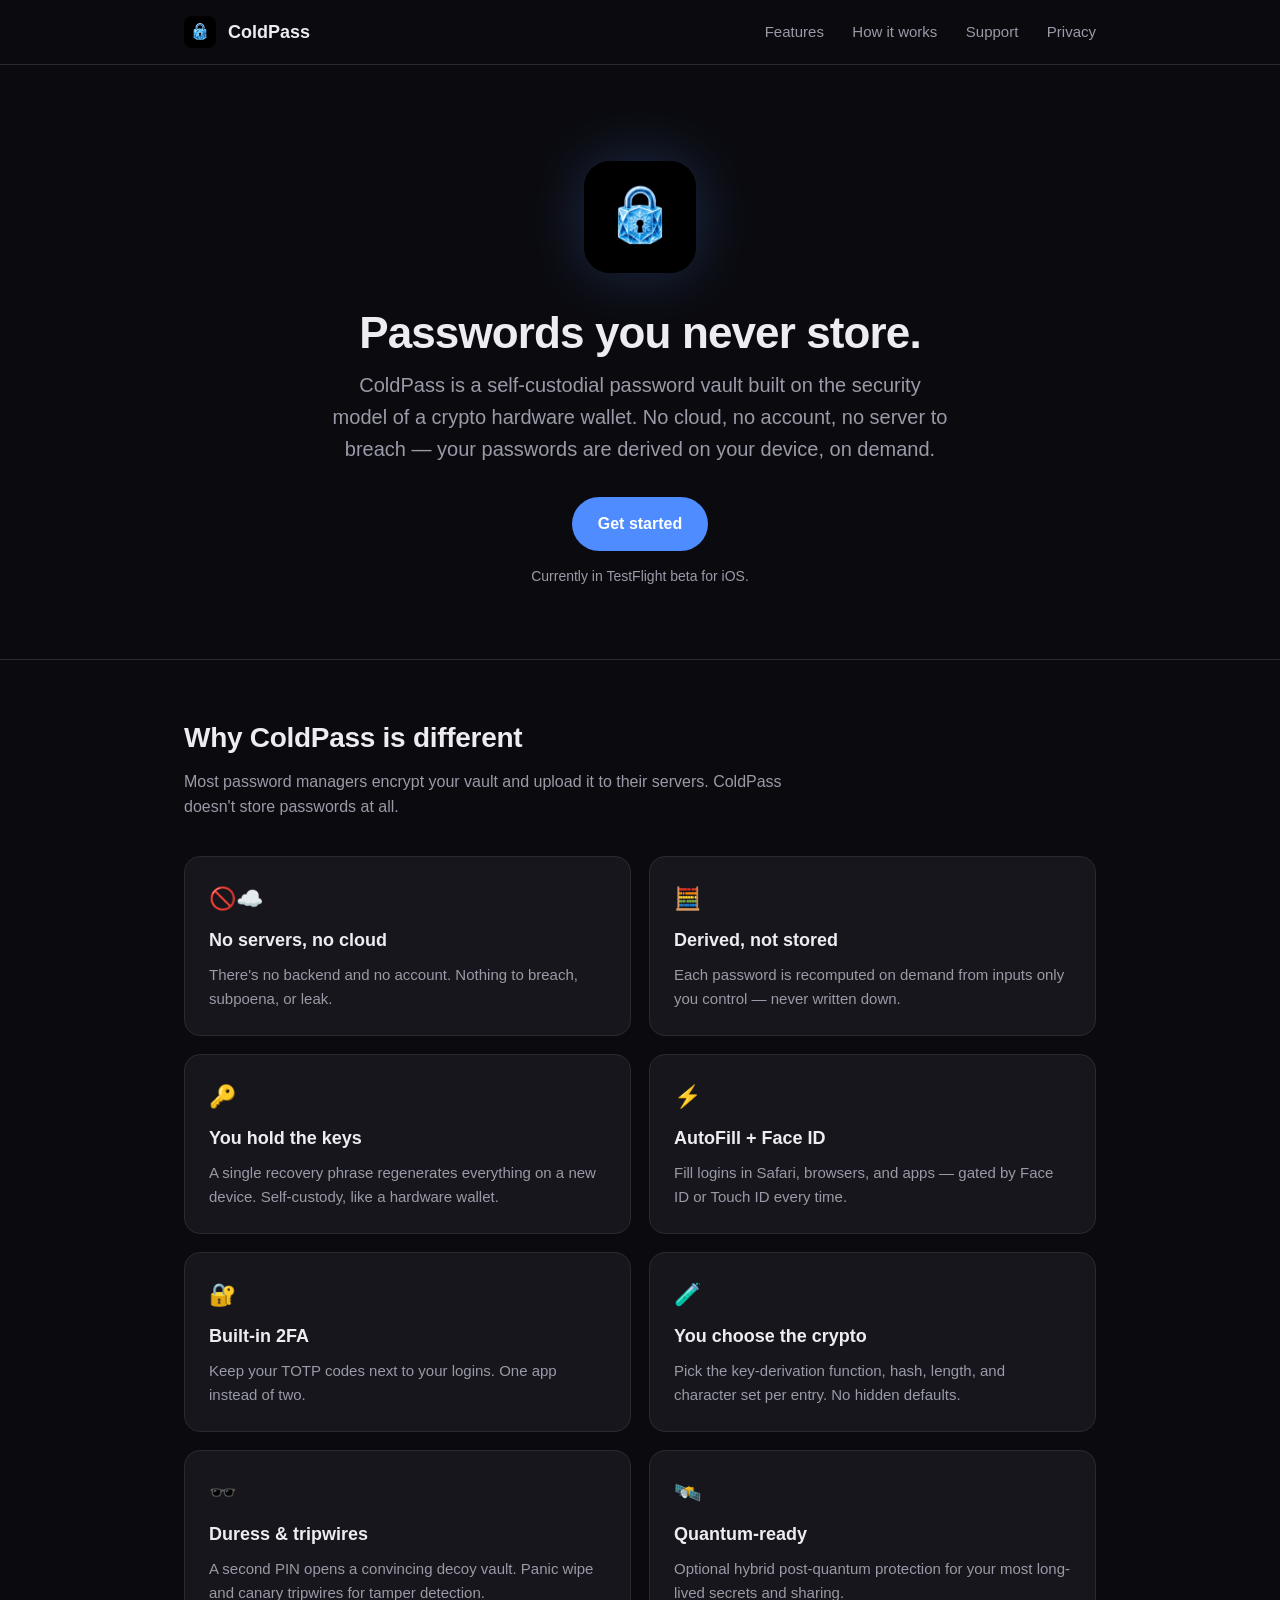
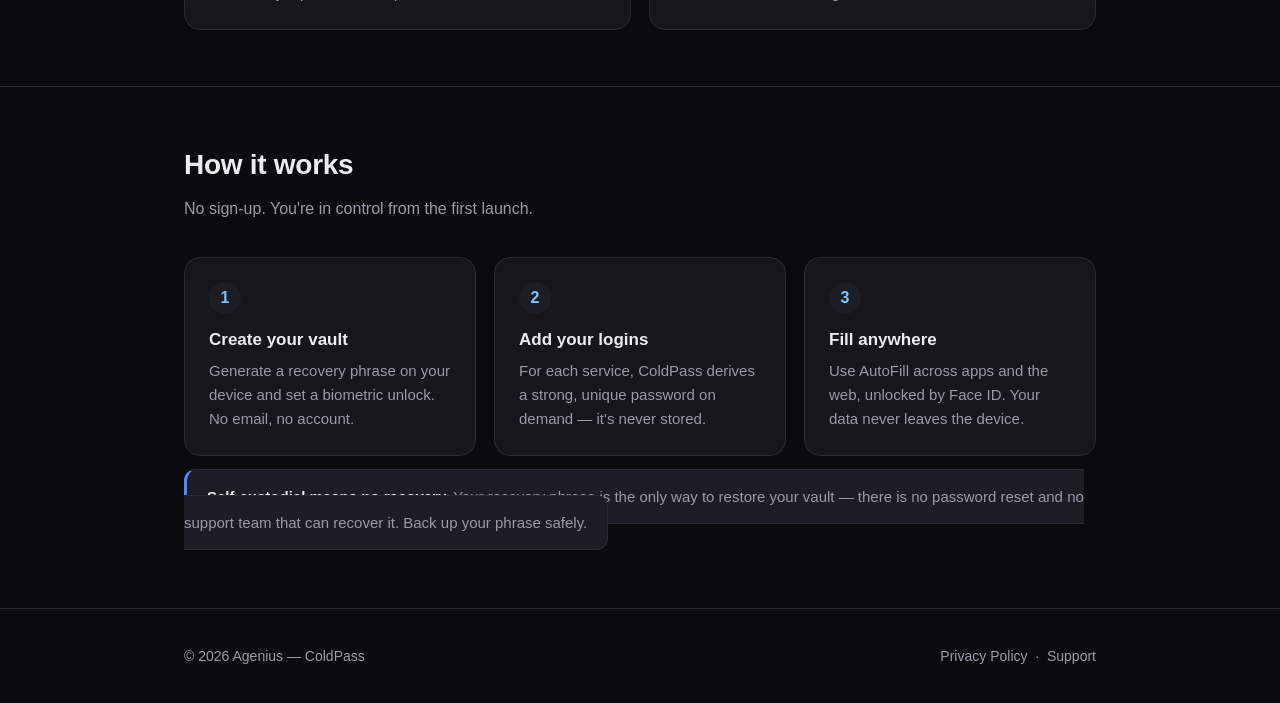
==== index.html @ b47ecbbd "ColdPass site: marketing landing, privacy policy, support Static GitHub Pages site for the App Store" ====
<!DOCTYPE html>
<html lang="en">
<head>
  <meta charset="utf-8" />
  <meta name="viewport" content="width=device-width, initial-scale=1" />
  <title>ColdPass — Self-custodial password vault</title>
  <meta name="description" content="ColdPass is a password manager with no cloud and no account. Passwords are derived on your device, never stored. Your seed, your keys, your control." />
  <link rel="icon" href="icon.png" />
  <link rel="stylesheet" href="style.css" />
  <meta property="og:title" content="ColdPass — Self-custodial password vault" />
  <meta property="og:description" content="No cloud. No account. Passwords derived on your device, never stored." />
  <meta property="og:image" content="icon.png" />
</head>
<body>
  <header class="site-header">
    <div class="wrap">
      <a class="brand" href="index.html"><img src="icon.png" alt="ColdPass" />ColdPass</a>
      <nav class="nav">
        <a href="#features">Features</a>
        <a href="#how">How it works</a>
        <a href="support.html">Support</a>
        <a href="privacy.html">Privacy</a>
      </nav>
    </div>
  </header>

  <main>
    <section class="hero" style="border-top:none">
      <div class="wrap">
        <img class="mark" src="icon.png" alt="ColdPass icon" />
        <h1>Passwords you never store.</h1>
        <p class="tagline">ColdPass is a self-custodial password vault built on the security model of a crypto hardware wallet. No cloud, no account, no server to breach — your passwords are derived on your device, on demand.</p>
        <a class="cta" href="support.html">Get started</a>
        <span class="cta-note">Currently in TestFlight beta for iOS.</span>
      </div>
    </section>

    <section id="features">
      <div class="wrap">
        <h2>Why ColdPass is different</h2>
        <p class="lead">Most password managers encrypt your vault and upload it to their servers. ColdPass doesn't store passwords at all.</p>
        <div class="grid">
          <div class="card"><div class="ico">🚫☁️</div><h3>No servers, no cloud</h3><p>There's no backend and no account. Nothing to breach, subpoena, or leak.</p></div>
          <div class="card"><div class="ico">🧮</div><h3>Derived, not stored</h3><p>Each password is recomputed on demand from inputs only you control — never written down.</p></div>
          <div class="card"><div class="ico">🔑</div><h3>You hold the keys</h3><p>A single recovery phrase regenerates everything on a new device. Self-custody, like a hardware wallet.</p></div>
          <div class="card"><div class="ico">⚡️</div><h3>AutoFill + Face ID</h3><p>Fill logins in Safari, browsers, and apps — gated by Face ID or Touch ID every time.</p></div>
          <div class="card"><div class="ico">🔐</div><h3>Built-in 2FA</h3><p>Keep your TOTP codes next to your logins. One app instead of two.</p></div>
          <div class="card"><div class="ico">🧪</div><h3>You choose the crypto</h3><p>Pick the key-derivation function, hash, length, and character set per entry. No hidden defaults.</p></div>
          <div class="card"><div class="ico">🕶️</div><h3>Duress &amp; tripwires</h3><p>A second PIN opens a convincing decoy vault. Panic wipe and canary tripwires for tamper detection.</p></div>
          <div class="card"><div class="ico">🛰️</div><h3>Quantum-ready</h3><p>Optional hybrid post-quantum protection for your most long-lived secrets and sharing.</p></div>
        </div>
      </div>
    </section>

    <section id="how">
      <div class="wrap">
        <h2>How it works</h2>
        <p class="lead">No sign-up. You're in control from the first launch.</p>
        <div class="steps">
          <div class="step"><h3>Create your vault</h3><p>Generate a recovery phrase on your device and set a biometric unlock. No email, no account.</p></div>
          <div class="step"><h3>Add your logins</h3><p>For each service, ColdPass derives a strong, unique password on demand — it's never stored.</p></div>
          <div class="step"><h3>Fill anywhere</h3><p>Use AutoFill across apps and the web, unlocked by Face ID. Your data never leaves the device.</p></div>
        </div>
        <p style="margin-top:28px">
          <span class="callout"><strong>Self-custodial means no recovery.</strong> Your recovery phrase is the only way to restore your vault — there is no password reset and no support team that can recover it. Back up your phrase safely.</span>
        </p>
      </div>
    </section>
  </main>

  <footer class="site-footer">
    <div class="wrap">
      <span>© 2026 Agenius — ColdPass</span>
      <span>
        <a href="privacy.html">Privacy Policy</a> &nbsp;·&nbsp;
        <a href="support.html">Support</a>
      </span>
    </div>
  </footer>
</body>
</html>
---- style.css ----
:root {
  --bg: #0b0b0f;
  --panel: #16161c;
  --panel-2: #1d1d25;
  --border: #2a2a33;
  --text: #ececf1;
  --muted: #9a9aa8;
  --accent: #4f8cff;
  --ice: #7cc4ff;
  --radius: 16px;
  --maxw: 960px;
}

* { box-sizing: border-box; }

html { scroll-behavior: smooth; }

body {
  margin: 0;
  background: var(--bg);
  color: var(--text);
  font: 16px/1.6 -apple-system, BlinkMacSystemFont, "Segoe UI", Roboto, Helvetica, Arial, sans-serif;
  -webkit-font-smoothing: antialiased;
}

a { color: var(--ice); text-decoration: none; }
a:hover { text-decoration: underline; }

.wrap { max-width: var(--maxw); margin: 0 auto; padding: 0 24px; }

/* header */
.site-header {
  position: sticky; top: 0; z-index: 10;
  background: rgba(11, 11, 15, 0.8);
  backdrop-filter: saturate(160%) blur(12px);
  border-bottom: 1px solid var(--border);
}
.site-header .wrap { display: flex; align-items: center; justify-content: space-between; height: 64px; }
.brand { display: flex; align-items: center; gap: 12px; font-weight: 700; font-size: 18px; color: var(--text); }
.brand img { width: 32px; height: 32px; border-radius: 8px; }
.nav a { color: var(--muted); margin-left: 24px; font-size: 15px; }
.nav a:hover { color: var(--text); text-decoration: none; }

/* hero */
.hero { text-align: center; padding: 96px 0 72px; }
.hero img.mark { width: 112px; height: 112px; border-radius: 26px; box-shadow: 0 0 60px rgba(79, 140, 255, 0.25); }
.hero h1 { font-size: 44px; line-height: 1.1; margin: 28px 0 12px; letter-spacing: -0.02em; }
.hero p.tagline { font-size: 20px; color: var(--muted); max-width: 620px; margin: 0 auto 32px; }
.cta { display: inline-flex; align-items: center; gap: 10px; background: var(--accent); color: #fff; font-weight: 600; padding: 14px 26px; border-radius: 999px; }
.cta:hover { text-decoration: none; filter: brightness(1.08); }
.cta-note { display: block; margin-top: 14px; color: var(--muted); font-size: 14px; }

/* sections */
section { padding: 56px 0; border-top: 1px solid var(--border); }
section h2 { font-size: 28px; letter-spacing: -0.01em; margin: 0 0 8px; }
section .lead { color: var(--muted); margin: 0 0 36px; max-width: 640px; }

/* feature grid */
.grid { display: grid; grid-template-columns: repeat(2, 1fr); gap: 18px; }
.card { background: var(--panel); border: 1px solid var(--border); border-radius: var(--radius); padding: 24px; }
.card h3 { margin: 0 0 8px; font-size: 18px; }
.card p { margin: 0; color: var(--muted); font-size: 15px; }
.card .ico { font-size: 22px; margin-bottom: 10px; }

/* steps */
.steps { display: grid; grid-template-columns: repeat(3, 1fr); gap: 18px; counter-reset: step; }
.step { background: var(--panel); border: 1px solid var(--border); border-radius: var(--radius); padding: 24px; }
.step::before { counter-increment: step; content: counter(step); display: inline-flex; align-items: center; justify-content: center; width: 32px; height: 32px; border-radius: 999px; background: var(--panel-2); color: var(--ice); font-weight: 700; margin-bottom: 12px; }
.step h3 { margin: 0 0 6px; font-size: 17px; }
.step p { margin: 0; color: var(--muted); font-size: 15px; }

/* callout */
.callout { background: var(--panel-2); border: 1px solid var(--border); border-left: 3px solid var(--accent); border-radius: 12px; padding: 18px 20px; color: var(--muted); font-size: 15px; }
.callout strong { color: var(--text); }

/* content pages */
.doc { padding: 56px 0 72px; }
.doc h1 { font-size: 34px; margin: 0 0 6px; }
.doc .updated { color: var(--muted); font-size: 14px; margin: 0 0 32px; }
.doc h2 { font-size: 20px; margin: 32px 0 8px; }
.doc p, .doc li { color: #c9c9d4; }
.doc ul { padding-left: 20px; }
.back { display: inline-block; margin-bottom: 24px; color: var(--muted); font-size: 14px; }

/* footer */
.site-footer { border-top: 1px solid var(--border); padding: 36px 0; color: var(--muted); font-size: 14px; }
.site-footer .wrap { display: flex; flex-wrap: wrap; gap: 16px 28px; align-items: center; justify-content: space-between; }
.site-footer a { color: var(--muted); }
.site-footer a:hover { color: var(--text); }

@media (max-width: 680px) {
  .hero h1 { font-size: 34px; }
  .grid, .steps { grid-template-columns: 1fr; }
  .nav a { margin-left: 16px; }
}
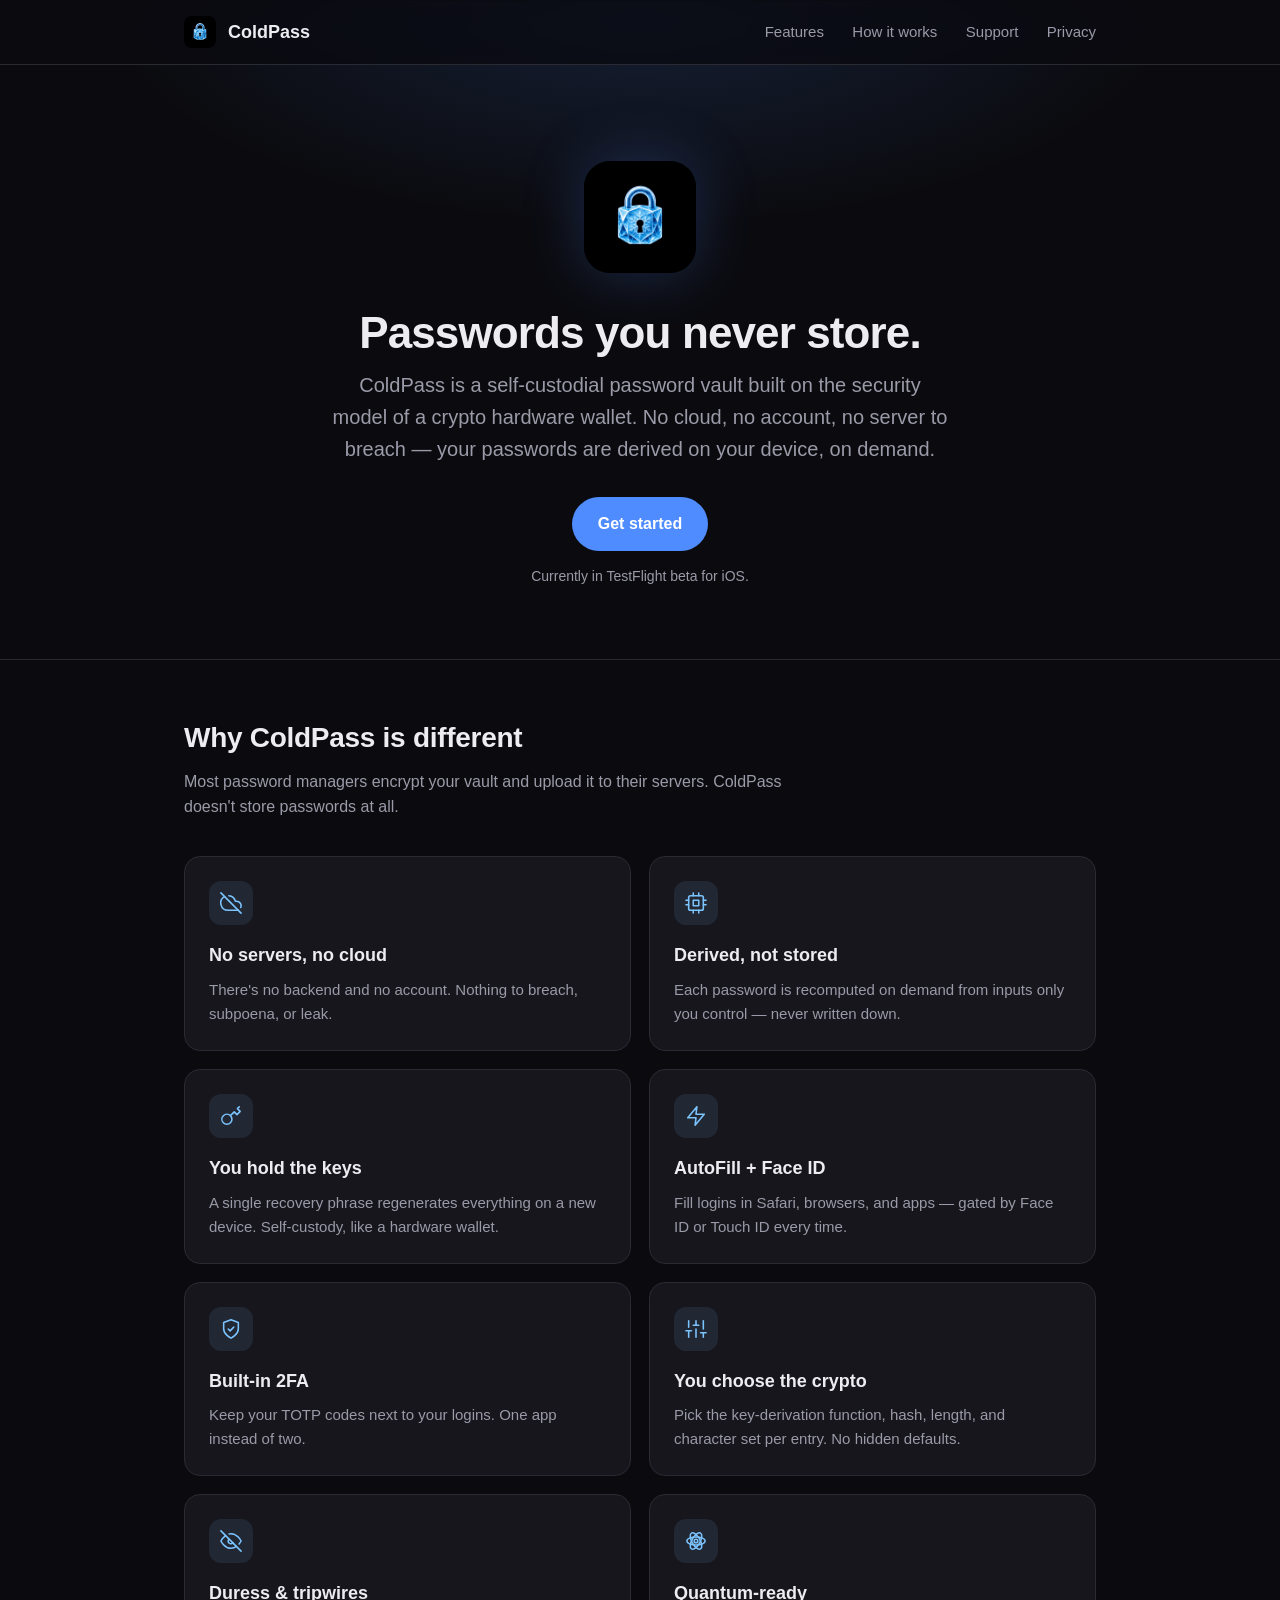
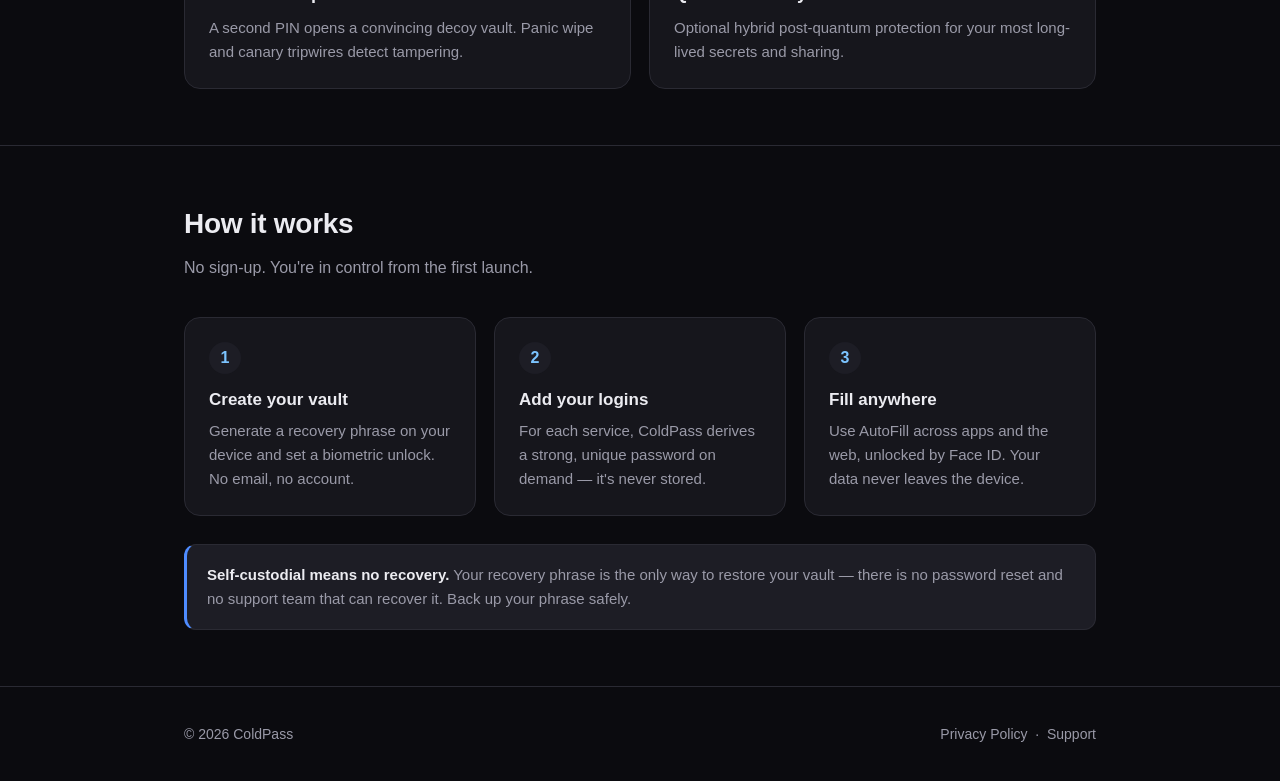
==== commit 2135c5d1: "Site polish: SVG card icons, fix How-it-works callout, remove email/Agenius" ====
--- a/index.html
+++ b/index.html
@@ -40,14 +40,38 @@
         <h2>Why ColdPass is different</h2>
         <p class="lead">Most password managers encrypt your vault and upload it to their servers. ColdPass doesn't store passwords at all.</p>
         <div class="grid">
-          <div class="card"><div class="ico">🚫☁️</div><h3>No servers, no cloud</h3><p>There's no backend and no account. Nothing to breach, subpoena, or leak.</p></div>
-          <div class="card"><div class="ico">🧮</div><h3>Derived, not stored</h3><p>Each password is recomputed on demand from inputs only you control — never written down.</p></div>
-          <div class="card"><div class="ico">🔑</div><h3>You hold the keys</h3><p>A single recovery phrase regenerates everything on a new device. Self-custody, like a hardware wallet.</p></div>
-          <div class="card"><div class="ico">⚡️</div><h3>AutoFill + Face ID</h3><p>Fill logins in Safari, browsers, and apps — gated by Face ID or Touch ID every time.</p></div>
-          <div class="card"><div class="ico">🔐</div><h3>Built-in 2FA</h3><p>Keep your TOTP codes next to your logins. One app instead of two.</p></div>
-          <div class="card"><div class="ico">🧪</div><h3>You choose the crypto</h3><p>Pick the key-derivation function, hash, length, and character set per entry. No hidden defaults.</p></div>
-          <div class="card"><div class="ico">🕶️</div><h3>Duress &amp; tripwires</h3><p>A second PIN opens a convincing decoy vault. Panic wipe and canary tripwires for tamper detection.</p></div>
-          <div class="card"><div class="ico">🛰️</div><h3>Quantum-ready</h3><p>Optional hybrid post-quantum protection for your most long-lived secrets and sharing.</p></div>
+          <div class="card">
+            <div class="ico"><svg viewBox="0 0 24 24"><path d="M22.61 16.95A5 5 0 0 0 18 10h-1.26a8 8 0 0 0-7.05-6"/><path d="M5 5a8 8 0 0 0 4 15h9a5 5 0 0 0 1.7-.3"/><line x1="1" y1="1" x2="23" y2="23"/></svg></div>
+            <h3>No servers, no cloud</h3><p>There's no backend and no account. Nothing to breach, subpoena, or leak.</p>
+          </div>
+          <div class="card">
+            <div class="ico"><svg viewBox="0 0 24 24"><rect x="4" y="4" width="16" height="16" rx="2"/><rect x="9" y="9" width="6" height="6"/><path d="M9 1v3M15 1v3M9 20v3M15 20v3M20 9h3M20 14h3M1 9h3M1 14h3"/></svg></div>
+            <h3>Derived, not stored</h3><p>Each password is recomputed on demand from inputs only you control — never written down.</p>
+          </div>
+          <div class="card">
+            <div class="ico"><svg viewBox="0 0 24 24"><path d="M21 2l-2 2m-7.61 7.61a5.5 5.5 0 1 1-7.778 7.778 5.5 5.5 0 0 1 7.777-7.777zm0 0L15.5 7.5m0 0l3 3L22 7l-3-3"/></svg></div>
+            <h3>You hold the keys</h3><p>A single recovery phrase regenerates everything on a new device. Self-custody, like a hardware wallet.</p>
+          </div>
+          <div class="card">
+            <div class="ico"><svg viewBox="0 0 24 24"><polygon points="13 2 3 14 12 14 11 22 21 10 12 10 13 2"/></svg></div>
+            <h3>AutoFill + Face ID</h3><p>Fill logins in Safari, browsers, and apps — gated by Face ID or Touch ID every time.</p>
+          </div>
+          <div class="card">
+            <div class="ico"><svg viewBox="0 0 24 24"><path d="M12 22s8-4 8-10V5l-8-3-8 3v7c0 6 8 10 8 10z"/><path d="M9 12l2 2 4-4"/></svg></div>
+            <h3>Built-in 2FA</h3><p>Keep your TOTP codes next to your logins. One app instead of two.</p>
+          </div>
+          <div class="card">
+            <div class="ico"><svg viewBox="0 0 24 24"><line x1="4" y1="21" x2="4" y2="14"/><line x1="4" y1="10" x2="4" y2="3"/><line x1="12" y1="21" x2="12" y2="12"/><line x1="12" y1="8" x2="12" y2="3"/><line x1="20" y1="21" x2="20" y2="16"/><line x1="20" y1="12" x2="20" y2="3"/><line x1="1" y1="14" x2="7" y2="14"/><line x1="9" y1="8" x2="15" y2="8"/><line x1="17" y1="16" x2="23" y2="16"/></svg></div>
+            <h3>You choose the crypto</h3><p>Pick the key-derivation function, hash, length, and character set per entry. No hidden defaults.</p>
+          </div>
+          <div class="card">
+            <div class="ico"><svg viewBox="0 0 24 24"><path d="M17.94 17.94A10.07 10.07 0 0 1 12 20c-7 0-11-8-11-8a18.45 18.45 0 0 1 5.06-5.94M9.9 4.24A9.12 9.12 0 0 1 12 4c7 0 11 8 11 8a18.5 18.5 0 0 1-2.16 3.19m-6.72-1.07a3 3 0 1 1-4.24-4.24"/><line x1="1" y1="1" x2="23" y2="23"/></svg></div>
+            <h3>Duress &amp; tripwires</h3><p>A second PIN opens a convincing decoy vault. Panic wipe and canary tripwires detect tampering.</p>
+          </div>
+          <div class="card">
+            <div class="ico"><svg viewBox="0 0 24 24"><circle cx="12" cy="12" r="2"/><ellipse cx="12" cy="12" rx="10" ry="4.4"/><ellipse cx="12" cy="12" rx="10" ry="4.4" transform="rotate(60 12 12)"/><ellipse cx="12" cy="12" rx="10" ry="4.4" transform="rotate(120 12 12)"/></svg></div>
+            <h3>Quantum-ready</h3><p>Optional hybrid post-quantum protection for your most long-lived secrets and sharing.</p>
+          </div>
         </div>
       </div>
     </section>
@@ -61,16 +85,14 @@
           <div class="step"><h3>Add your logins</h3><p>For each service, ColdPass derives a strong, unique password on demand — it's never stored.</p></div>
           <div class="step"><h3>Fill anywhere</h3><p>Use AutoFill across apps and the web, unlocked by Face ID. Your data never leaves the device.</p></div>
         </div>
-        <p style="margin-top:28px">
-          <span class="callout"><strong>Self-custodial means no recovery.</strong> Your recovery phrase is the only way to restore your vault — there is no password reset and no support team that can recover it. Back up your phrase safely.</span>
-        </p>
+        <div class="callout" style="margin-top:28px"><strong>Self-custodial means no recovery.</strong> Your recovery phrase is the only way to restore your vault — there is no password reset and no support team that can recover it. Back up your phrase safely.</div>
       </div>
     </section>
   </main>
 
   <footer class="site-footer">
     <div class="wrap">
-      <span>© 2026 Agenius — ColdPass</span>
+      <span>© 2026 ColdPass</span>
       <span>
         <a href="privacy.html">Privacy Policy</a> &nbsp;·&nbsp;
         <a href="support.html">Support</a>
--- a/style.css
+++ b/style.css
@@ -42,7 +42,12 @@
 .nav a:hover { color: var(--text); text-decoration: none; }
 
 /* hero */
-.hero { text-align: center; padding: 96px 0 72px; }
+.hero { text-align: center; padding: 96px 0 72px; position: relative; }
+.hero::before {
+  content: ""; position: absolute; left: 0; right: 0; top: -64px; height: 520px;
+  background: radial-gradient(58% 60% at 50% 0%, rgba(79, 140, 255, 0.16), transparent 72%);
+  pointer-events: none; z-index: -1;
+}
 .hero img.mark { width: 112px; height: 112px; border-radius: 26px; box-shadow: 0 0 60px rgba(79, 140, 255, 0.25); }
 .hero h1 { font-size: 44px; line-height: 1.1; margin: 28px 0 12px; letter-spacing: -0.02em; }
 .hero p.tagline { font-size: 20px; color: var(--muted); max-width: 620px; margin: 0 auto 32px; }
@@ -57,10 +62,16 @@
 
 /* feature grid */
 .grid { display: grid; grid-template-columns: repeat(2, 1fr); gap: 18px; }
-.card { background: var(--panel); border: 1px solid var(--border); border-radius: var(--radius); padding: 24px; }
+.card { background: var(--panel); border: 1px solid var(--border); border-radius: var(--radius); padding: 24px; transition: border-color 0.18s ease, transform 0.18s ease, background 0.18s ease; }
+.card:hover { border-color: #3a3a48; transform: translateY(-2px); background: var(--panel-2); }
 .card h3 { margin: 0 0 8px; font-size: 18px; }
 .card p { margin: 0; color: var(--muted); font-size: 15px; }
-.card .ico { font-size: 22px; margin-bottom: 10px; }
+.card .ico {
+  width: 44px; height: 44px; border-radius: 12px; margin-bottom: 16px;
+  display: flex; align-items: center; justify-content: center;
+  background: rgba(124, 196, 255, 0.1); color: var(--ice);
+}
+.card .ico svg { width: 22px; height: 22px; fill: none; stroke: currentColor; stroke-width: 1.7; stroke-linecap: round; stroke-linejoin: round; }
 
 /* steps */
 .steps { display: grid; grid-template-columns: repeat(3, 1fr); gap: 18px; counter-reset: step; }
